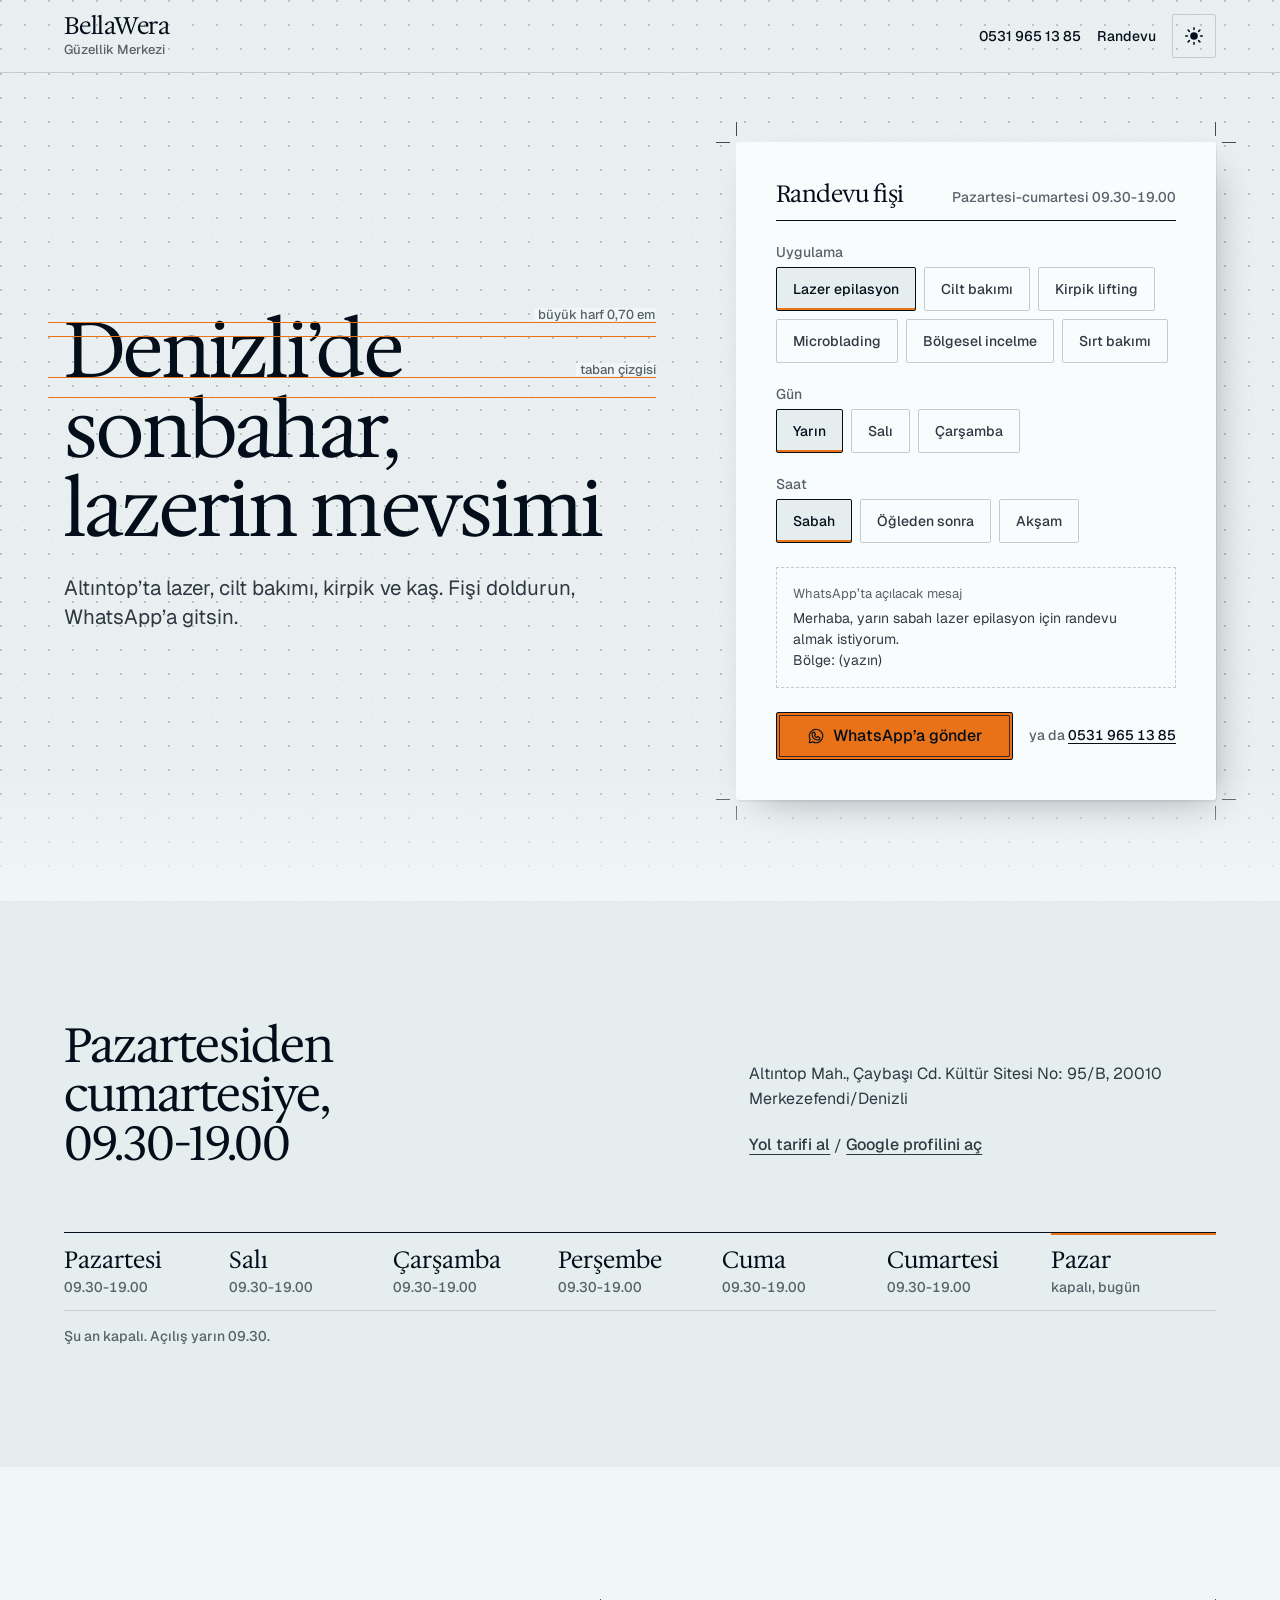
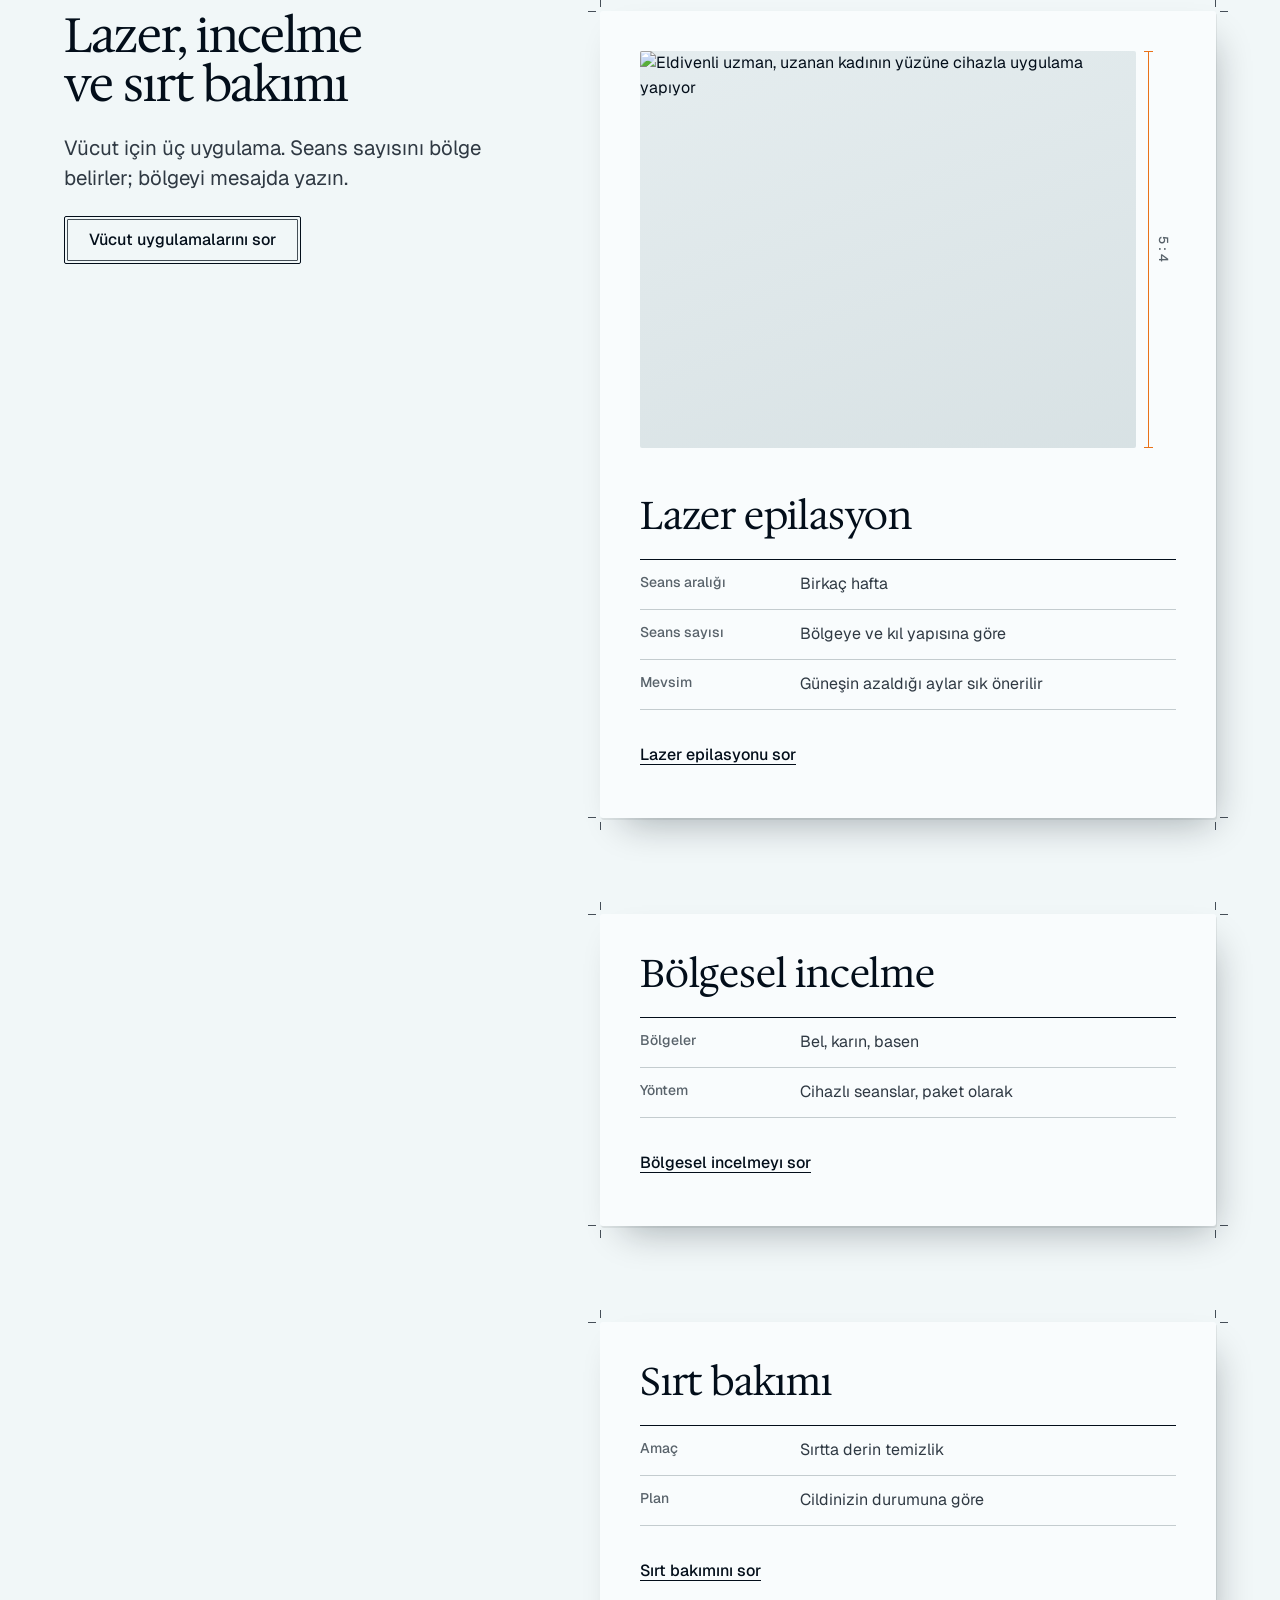
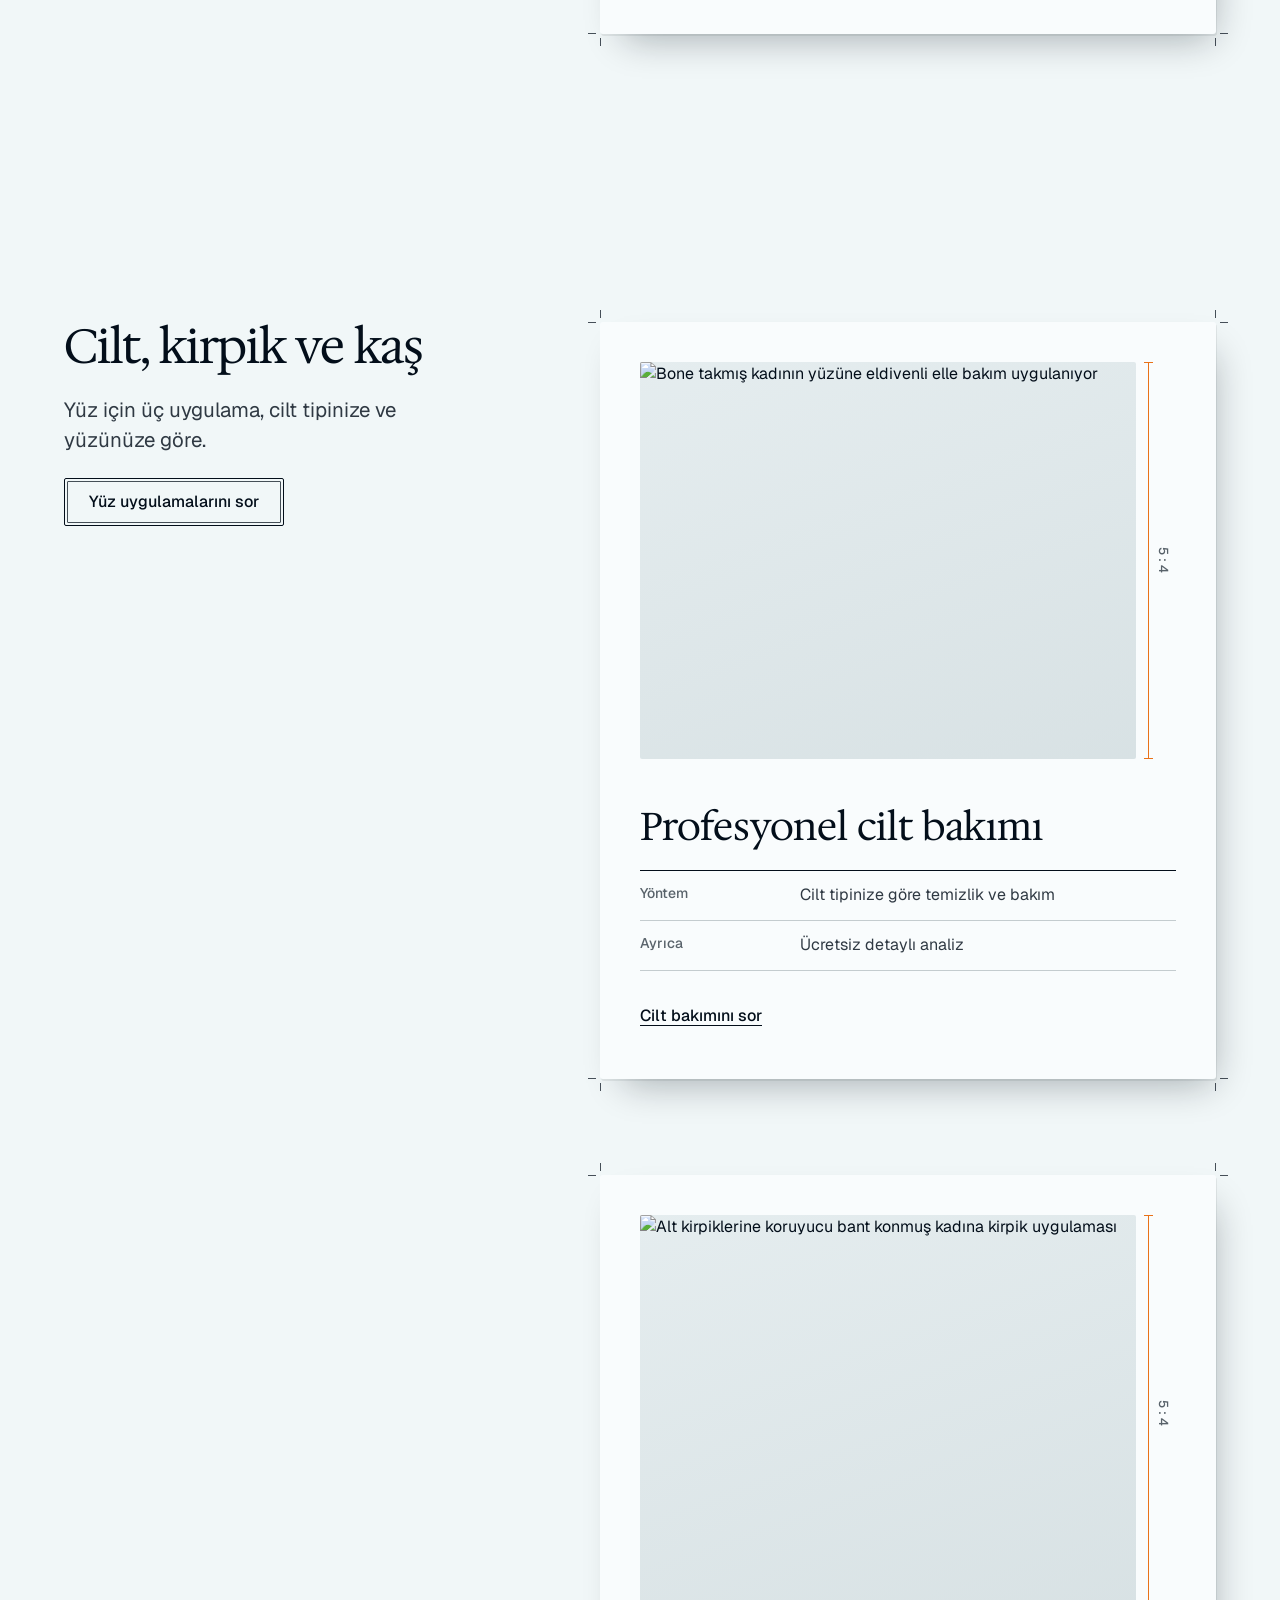
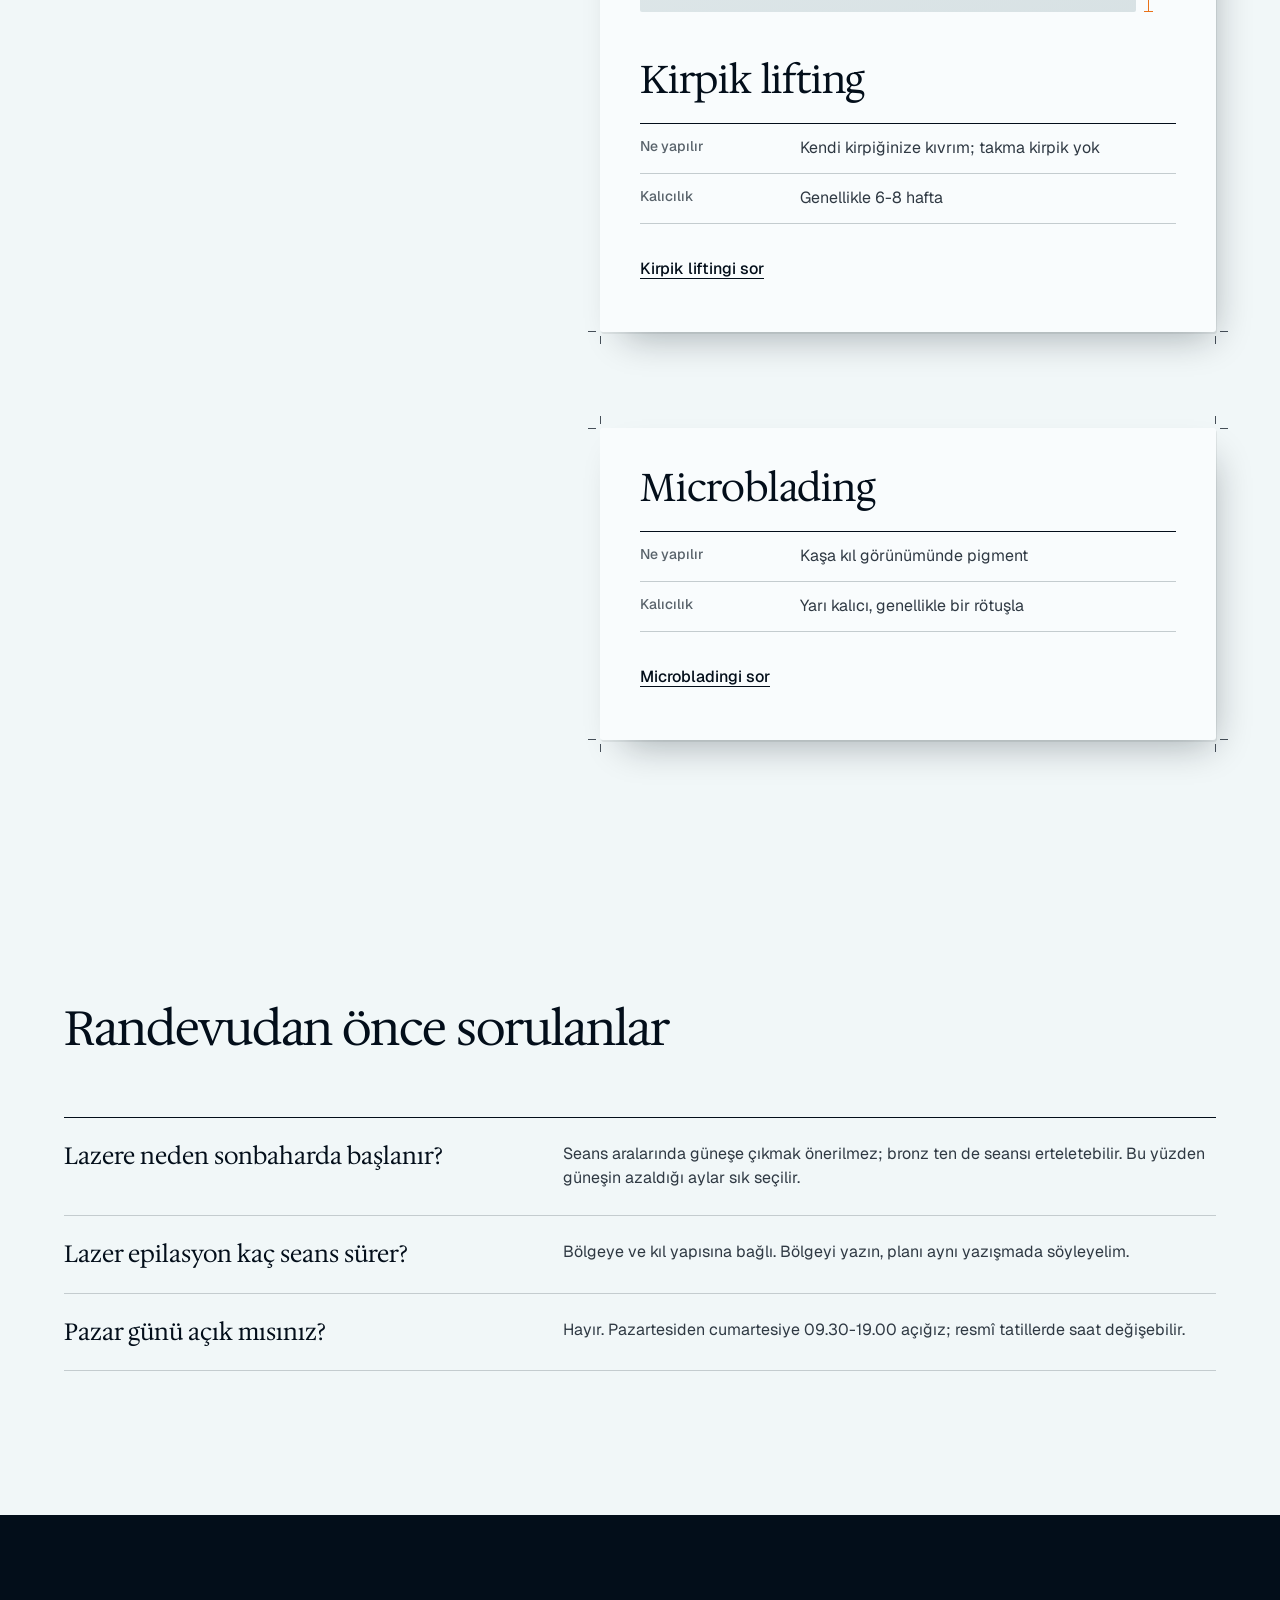
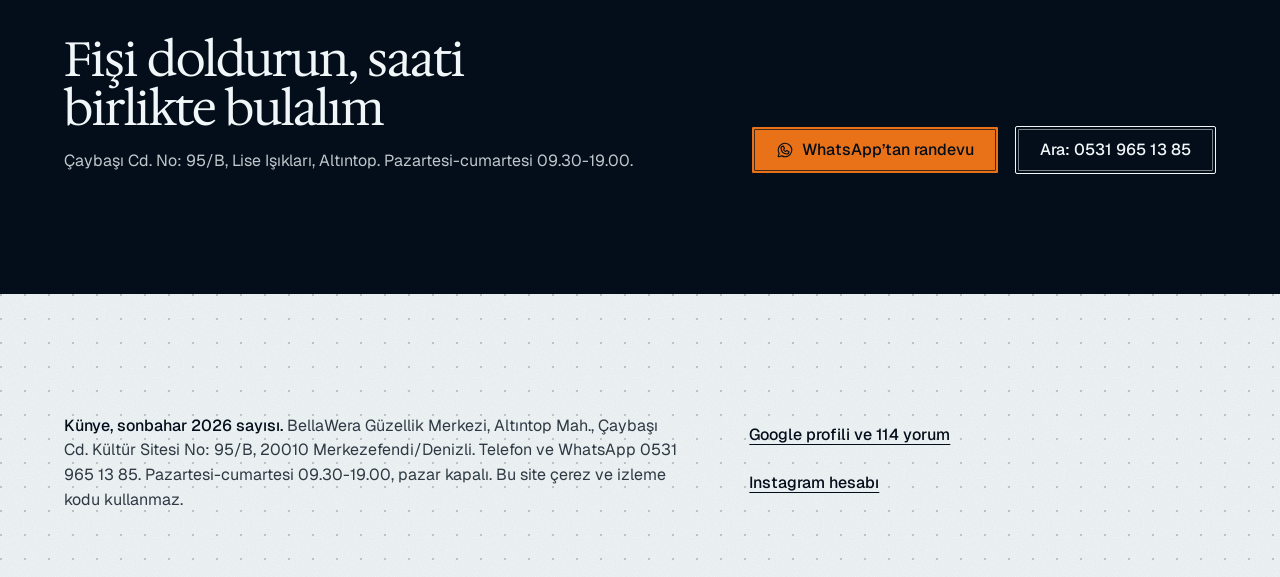
==== yonler/dergi-2/index.html @ 00ae4283 "On tasarım: Kart, Prova, Harita, Şeker, Dergi, Dergi 2, Dergi 3 eklendi; vitrin on tasarımlı Co-Auth" ====
<!doctype html>
<html lang="tr">
<head>
<meta charset="utf-8">
<meta name="viewport" content="width=device-width, initial-scale=1">
<script>try { const t = localStorage.getItem("bellawera-tema"); if (t) document.documentElement.dataset.theme = t; } catch (e) {} document.documentElement.classList.add("js");</script>
<title>Lazer Epilasyon ve Cilt Bakımı, Denizli | BellaWera Güzellik</title>
<meta name="description" content="Altıntop’ta lazer epilasyon, cilt bakımı, bölgesel incelme, kirpik lifting ve microblading. Pazartesi-cumartesi 09.30-19.00, randevu WhatsApp’tan.">
<meta name="robots" content="noindex">
<meta property="og:type" content="website">
<meta property="og:locale" content="tr_TR">
<meta property="og:site_name" content="BellaWera Güzellik Merkezi">
<meta property="og:title" content="Denizli’de lazer epilasyon ve cilt bakımı">
<meta property="og:description" content="Altıntop, Çaybaşı Cd. No: 95/B. Pazartesi-cumartesi 09.30-19.00; randevu WhatsApp’tan.">
<meta property="og:url" content="https://anbarci.github.io/bellawera-guzellik-demo/yonler/dergi-2/">
<meta property="og:image" content="https://images.unsplash.com/photo-1713085085470-fba013d67e65?auto=format&amp;fit=crop&amp;q=72&amp;w=1200&amp;h=630">
<meta name="theme-color" content="#F3F6F8">
<link rel="icon" href="data:image/svg+xml,%3Csvg xmlns='http://www.w3.org/2000/svg' viewBox='0 0 32 32'%3E%3Crect width='32' height='32' rx='3' fill='%23F3F6F8'/%3E%3Cpath d='M4 9h4M9 4v4M28 9h-4M23 4v4M4 23h4M9 28v-4M28 23h-4M23 28v-4' stroke='%23151B2A'/%3E%3Ctext x='16' y='21' font-family='Georgia,serif' font-size='15' text-anchor='middle' fill='%23151B2A'%3EB%3C/text%3E%3C/svg%3E">
<link rel="preconnect" href="https://fonts.googleapis.com">
<link rel="preconnect" href="https://fonts.gstatic.com" crossorigin>
<link rel="preconnect" href="https://images.unsplash.com">
<link rel="stylesheet" href="https://fonts.googleapis.com/css2?family=Hedvig+Letters+Serif:opsz@12..24&amp;family=Geist:wght@400;500&amp;display=swap">
<script type="application/ld+json">
{
 "@context": "https://schema.org",
 "@type": "BeautySalon",
 "@id": "https://anbarci.github.io/bellawera-guzellik-demo/#isletme",
 "name": "BellaWera Güzellik Merkezi",
 "url": "https://anbarci.github.io/bellawera-guzellik-demo/yonler/dergi-2/",
 "image": "https://images.unsplash.com/photo-1713085085470-fba013d67e65?auto=format&fit=crop&q=72&w=1200",
 "telephone": "+905319651385",
 "description": "Denizli Merkezefendi Altıntop’ta lazer epilasyon, cilt bakımı, bölgesel incelme, kirpik lifting, microblading ve sırt bakımı.",
 "address": {
  "@type": "PostalAddress",
  "streetAddress": "Altıntop Mah., Çaybaşı Cd. Kültür Sitesi No: 95/B",
  "postalCode": "20010",
  "addressLocality": "Merkezefendi",
  "addressRegion": "Denizli",
  "addressCountry": "TR"
 },
 "geo": {
  "@type": "GeoCoordinates",
  "latitude": 37.769426,
  "longitude": 29.083965
 },
 "hasMap": "https://maps.app.goo.gl/6mAASmAyEiJ1H7uDA",
 "sameAs": [
  "https://www.instagram.com/bellawera_guzellik_merkezi/",
  "https://maps.app.goo.gl/6mAASmAyEiJ1H7uDA"
 ],
 "areaServed": {
  "@type": "City",
  "name": "Denizli"
 },
 "openingHoursSpecification": [
  {
   "@type": "OpeningHoursSpecification",
   "dayOfWeek": [
    "Monday",
    "Tuesday",
    "Wednesday",
    "Thursday",
    "Friday",
    "Saturday"
   ],
   "opens": "09:30",
   "closes": "19:00"
  }
 ],
 "hasOfferCatalog": {
  "@type": "OfferCatalog",
  "name": "Hizmetler",
  "itemListElement": [
   {
    "@type": "Offer",
    "itemOffered": {
     "@type": "Service",
     "name": "Lazer epilasyon"
    }
   },
   {
    "@type": "Offer",
    "itemOffered": {
     "@type": "Service",
     "name": "Bölgesel incelme"
    }
   },
   {
    "@type": "Offer",
    "itemOffered": {
     "@type": "Service",
     "name": "Cilt bakımı"
    }
   },
   {
    "@type": "Offer",
    "itemOffered": {
     "@type": "Service",
     "name": "Kirpik lifting"
    }
   },
   {
    "@type": "Offer",
    "itemOffered": {
     "@type": "Service",
     "name": "Microblading"
    }
   },
   {
    "@type": "Offer",
    "itemOffered": {
     "@type": "Service",
     "name": "Sırt bakımı"
    }
   }
  ]
 }
}
</script>
<style>
/* Hallmark · shape: Feature Stack · genre: editorial · theme: Studio (deal 3/3, seed denizli-zellik-merkezi-sitesi-3d22·92dbffa0·2026-10-26·r0) · job: book · draw: 60e850
 * hero: Counter · nav: edge-aligned · footer: colophon block (swap: index columns is for a hub, this is one page) · imagery: photographs (stand-ins until the centre's own) · signature: the booking slip printed as a crop-marked proof, beside a headline measured by live orange guides at the face's real cap height, x-height, baseline and descender
 * axes: light/roman-serif/warm · posture: restrained · contrast: pass · fold: pass · v2.0.0 · swaps: menu Switcher → two stacked chapters, every service visible (GEO: no tab-hidden answers); next free times → questions (no availability data) */
/* Hallmark · pre-emit critique: P4 H4 E4 S4 R4 V5 · weakest: P, a beauty page argues little; the argument is the season: laser starts as the sun drops, so the issue is dated autumn and the slip opens on lazer */
@import url("./tokens.css");
@import url("./base.css");

:root {
  --grain: url("data:image/svg+xml;utf8,<svg xmlns='http://www.w3.org/2000/svg' width='160' height='160'><filter id='g'><feTurbulence type='fractalNoise' baseFrequency='.9' numOctaves='2' stitchTiles='stitch'/><feColorMatrix values='0 0 0 0 0 0 0 0 0 0 0 0 0 0 0 0 0 0 .06 0'/></filter><rect width='100%25' height='100%25' filter='url(%23g)'/></svg>");
  --nav-h: 72px;
}
:root[data-theme="dark"] {
  color-scheme: dark;
  --color-paper: oklch(19% 0.022 250); --color-paper-2: oklch(23% 0.024 250); --color-paper-3: oklch(27% 0.026 250); --color-paper-hi: oklch(22% 0.024 250);
  --color-ink: oklch(95% 0.006 215); --color-ink-2: oklch(86% 0.01 220); --color-muted: oklch(74% 0.014 230);
  --color-rule: oklch(34% 0.02 245); --color-focus: oklch(76% 0.15 52);
  --color-dot: color-mix(in oklab, var(--color-ink) 16%, transparent); --color-mark: color-mix(in oklab, var(--color-ink) 60%, transparent);
  --shadow-sheet: 0 0 0 1px var(--color-rule);
}
@media (prefers-color-scheme: dark) {
  :root:not([data-theme="light"]) {
    color-scheme: dark;
    --color-paper: oklch(19% 0.022 250); --color-paper-2: oklch(23% 0.024 250); --color-paper-3: oklch(27% 0.026 250); --color-paper-hi: oklch(22% 0.024 250);
    --color-ink: oklch(95% 0.006 215); --color-ink-2: oklch(86% 0.01 220); --color-muted: oklch(74% 0.014 230);
    --color-rule: oklch(34% 0.02 245); --color-focus: oklch(76% 0.15 52);
    --color-dot: color-mix(in oklab, var(--color-ink) 16%, transparent); --color-mark: color-mix(in oklab, var(--color-ink) 60%, transparent);
    --shadow-sheet: 0 0 0 1px var(--color-rule);
  }
}
html, body { overflow-x: clip; }
body { padding-bottom: calc(68px + env(safe-area-inset-bottom)); }
@media (min-width: 60rem) { body { padding-bottom: 0; } }
h1, h2, h3 { font-family: var(--font-display); font-weight: var(--display-weight); letter-spacing: var(--tracking-display); color: var(--color-ink); font-optical-sizing: auto; line-height: 1.02; }
h3 { letter-spacing: -0.005em; }
p, dd, li { text-wrap: pretty; }
a { color: inherit; text-decoration-thickness: 1px; text-underline-offset: 0.22em; transition: text-decoration-color var(--dur-short) var(--ease-out); }
a:hover { text-decoration-color: var(--color-accent); }
:focus-visible { outline: 2px solid var(--color-focus); outline-offset: 3px; }
.small { font: 500 var(--text-sm)/1.4 var(--font-body); color: var(--color-muted); font-variant-numeric: tabular-nums; }
svg.i { width: 1.125rem; height: 1.125rem; flex: none; }

.proof { background-color: var(--color-paper); background-image: var(--grain), radial-gradient(circle at 1px 1px, var(--color-dot) 1px, transparent 1.4px); background-size: 160px 160px, 24px 24px; }
.crop { position: relative; --l: 8px; --o: 12px; }
.crop::before { content: ""; position: absolute; inset: calc(-1 * var(--o)); pointer-events: none;
  background:
    linear-gradient(var(--color-mark), var(--color-mark)) 0 var(--o) / var(--l) 1px no-repeat,
    linear-gradient(var(--color-mark), var(--color-mark)) var(--o) 0 / 1px var(--l) no-repeat,
    linear-gradient(var(--color-mark), var(--color-mark)) 100% var(--o) / var(--l) 1px no-repeat,
    linear-gradient(var(--color-mark), var(--color-mark)) calc(100% - var(--o)) 0 / 1px var(--l) no-repeat,
    linear-gradient(var(--color-mark), var(--color-mark)) 0 calc(100% - var(--o)) / var(--l) 1px no-repeat,
    linear-gradient(var(--color-mark), var(--color-mark)) var(--o) 100% / 1px var(--l) no-repeat,
    linear-gradient(var(--color-mark), var(--color-mark)) 100% calc(100% - var(--o)) / var(--l) 1px no-repeat,
    linear-gradient(var(--color-mark), var(--color-mark)) calc(100% - var(--o)) 100% / 1px var(--l) no-repeat; }
.crop--genis { --l: 14px; --o: 20px; }

.btn { position: relative; display: inline-flex; align-items: center; justify-content: center; gap: var(--space-xs); min-height: 48px; padding: 0 var(--space-lg); border: var(--rule-hair) solid var(--color-ink); border-radius: 2px; background: transparent; color: var(--color-ink); font: 500 var(--text-md)/1 var(--font-body); text-decoration: none; white-space: nowrap; cursor: pointer; transition: background-color var(--dur-short) var(--ease-out), transform var(--dur-micro) var(--ease-out); }
.btn::after { content: ""; position: absolute; inset: 2px; border: var(--rule-hair) solid var(--color-mark); border-radius: 1px; pointer-events: none; }
.btn:hover { background: var(--color-paper-2); }
.btn:active { transform: translateY(1px); }
.btn:disabled, .btn[aria-disabled="true"] { opacity: 0.55; cursor: not-allowed; transform: none; }
.btn--primary { background: var(--color-accent); color: var(--color-accent-ink); border-color: var(--color-accent-ink); }
.btn--primary:hover { background: color-mix(in oklab, var(--color-accent) 86%, var(--color-paper-hi)); }

.nav { border-bottom: var(--rule-hair) solid var(--color-rule); }
.nav .container { display: flex; align-items: center; justify-content: space-between; gap: var(--space-md); min-height: var(--nav-h); }
.marka { display: inline-flex; flex-direction: column; justify-content: center; min-height: 44px; text-decoration: none; font: 400 1.5rem/1 var(--font-display); letter-spacing: -0.01em; }
.marka span { font: 500 var(--text-xs)/1.3 var(--font-body); color: var(--color-muted); letter-spacing: 0; margin-top: var(--space-2xs); }
.nav-sag { display: flex; align-items: center; gap: var(--space-md); }
.nav-sag a { font: 500 var(--text-sm)/1 var(--font-body); display: inline-flex; align-items: center; min-height: 44px; text-decoration: none; }
.nav-sag a:hover { text-decoration: underline; text-decoration-color: var(--color-accent); }
.tema-simge { display: inline-grid; place-items: center; width: 44px; height: 44px; padding: 0; border: var(--rule-hair) solid var(--color-rule); border-radius: 2px; background: transparent; color: var(--color-ink); cursor: pointer; }
.tema-simge[hidden] { display: none; }
@media (max-width: 40rem) { .nav-tel { display: none !important; } }

.counter { padding-block: var(--space-2xl) var(--space-3xl); min-height: calc(100svh - var(--nav-h)); display: grid; align-items: center; -webkit-mask-image: linear-gradient(to bottom, black 85%, transparent); mask-image: linear-gradient(to bottom, black 85%, transparent); }
.counter-ic { display: grid; grid-template-columns: minmax(0, 6fr) minmax(0, 5fr); gap: var(--space-3xl); align-items: center; }
.bas { display: grid; gap: var(--space-lg); align-content: center; }
.olcu { position: relative; }
.olcu h1 { font-size: clamp(2.75rem, 2rem + 3.6vw, 5.5rem); max-width: 12ch; }
.kilavuz { position: absolute; left: calc(-1 * var(--space-md)); right: calc(-1 * var(--space-md)); height: 0; border-top: var(--rule-hair) solid var(--color-accent); pointer-events: none; transform-origin: left; }
.kilavuz span { position: absolute; right: 0; bottom: 2px; font: 500 var(--text-xs)/1 var(--font-body); color: var(--color-muted); font-variant-numeric: tabular-nums; background: var(--color-paper); padding-left: var(--space-2xs); }
@media (prefers-reduced-motion: no-preference) { .kilavuz { animation: ciz 0.7s var(--ease-out) both; } .kilavuz:nth-child(3) { animation-delay: 60ms; } .kilavuz:nth-child(4) { animation-delay: 120ms; } .kilavuz:nth-child(5) { animation-delay: 180ms; } @keyframes ciz { from { transform: scaleX(0); } } }
.bas .lead { color: var(--color-ink-2); max-width: 38ch; }
.kilavuz.ikincil span { display: none; }
@media (max-width: 40rem) { .kilavuz { left: 0; right: 0; } .kilavuz span { display: none; } }
.sayi { font: 500 var(--text-sm)/1.4 var(--font-body); color: var(--color-muted); }

.fis { background: var(--color-paper-hi); box-shadow: var(--shadow-sheet); padding: var(--space-xl); display: grid; gap: var(--space-lg); border-radius: var(--radius-card); }
.fis-ust { display: flex; flex-wrap: wrap; justify-content: space-between; align-items: baseline; gap: var(--space-md); padding-bottom: var(--space-sm); border-bottom: var(--rule-hair) solid var(--color-ink); }
.fis-ust h2 { font-size: var(--text-title); }
.fis-ust .small { white-space: nowrap; }
fieldset { border: 0; margin: 0; padding: 0; min-width: 0; display: grid; gap: var(--space-xs); }
legend { padding: 0; margin-bottom: var(--space-xs); font: 500 var(--text-sm)/1 var(--font-body); color: var(--color-muted); }
.secim { display: flex; flex-wrap: wrap; gap: var(--space-xs); }
.secim label { position: relative; display: inline-flex; align-items: center; min-height: 44px; padding: 0 var(--space-md); border: var(--rule-hair) solid var(--color-rule); border-radius: 2px; cursor: pointer; font: 500 var(--text-sm)/1 var(--font-body); color: var(--color-ink-2); transition: border-color var(--dur-short) var(--ease-out), background-color var(--dur-short) var(--ease-out); }
.secim input { position: absolute; opacity: 0; width: 1px; height: 1px; }
.secim label:has(input:checked) { border-color: var(--color-ink); color: var(--color-ink); background: var(--color-paper-2); box-shadow: inset 0 -2px 0 var(--color-accent); }
.secim label:has(input:focus-visible) { outline: 2px solid var(--color-focus); outline-offset: 2px; }
.secim label:hover { border-color: var(--color-ink-2); }
.mesaj { margin: 0; padding: var(--space-md); border: var(--rule-hair) dashed var(--color-rule); font: 400 var(--text-sm)/1.5 var(--font-body); color: var(--color-ink-2); white-space: pre-line; }
.mesaj small { display: block; font-size: var(--text-xs); color: var(--color-muted); margin-bottom: var(--space-2xs); }
.fis-alt { display: flex; flex-wrap: wrap; align-items: center; gap: var(--space-md); }
.fis-alt .btn--primary { flex: 1 1 auto; }
.fis-alt .small a { color: var(--color-ink); font-weight: 500; white-space: nowrap; display: inline-flex; align-items: center; min-height: 44px; }
@media (max-width: 60rem) { .counter { min-height: 0; } .counter-ic { grid-template-columns: minmax(0, 1fr); gap: var(--space-2xl); } .fis { padding: var(--space-lg); } }

.bolum { padding-block: var(--section-gap); }
.set { margin: 0; border-top: var(--rule-hair) solid var(--color-ink); }
.set > div { display: grid; grid-template-columns: minmax(0, 9rem) minmax(0, 1fr); gap: var(--space-md); padding-block: var(--space-sm); border-bottom: var(--rule-hair) solid var(--color-rule); }
.set dt { font: 500 var(--text-sm)/1.45 var(--font-body); color: var(--color-muted); }
.set dd { margin: 0; color: var(--color-ink-2); }

.saatler-bolum { padding-block: var(--section-gap-s); background: var(--color-paper-2); }
.saatler-ust { display: grid; grid-template-columns: minmax(0, 7fr) minmax(0, 5fr); gap: var(--gap-columns); align-items: end; margin-bottom: var(--space-2xl); }
.saatler-ust h2 { max-width: 16ch; }
.saatler-ust address { font-style: normal; color: var(--color-ink-2); display: grid; gap: var(--space-sm); }
.saatler-ust address a { font-weight: 500; display: inline-flex; align-items: center; min-height: 44px; }
.serit { list-style: none; margin: 0; padding: 0; display: grid; grid-template-columns: repeat(7, minmax(0, 1fr)); border-top: var(--rule-hair) solid var(--color-ink); }
.serit li { display: grid; gap: var(--space-xs); padding: var(--space-md) var(--space-sm) var(--space-md) 0; border-bottom: var(--rule-hair) solid var(--color-rule); }
.serit b { font: 400 var(--text-title)/1 var(--font-display); }
.serit span { font: 500 var(--text-sm)/1 var(--font-body); color: var(--color-muted); font-variant-numeric: tabular-nums; }
.serit li.bugun { box-shadow: inset 0 2px 0 var(--color-accent); }
.serit li.bugun span::after { content: ", bugün"; }
.durum { margin-top: var(--space-md); }
.durum[hidden] { display: none; }
@media (max-width: 60rem) { .saatler-ust { grid-template-columns: minmax(0, 1fr); } .serit { grid-template-columns: repeat(auto-fill, minmax(min(100%, 6rem), 1fr)); } }

.yigin { display: grid; grid-template-columns: minmax(0, 5fr) minmax(0, 7fr); gap: var(--space-3xl); align-items: start; }
.yapiskan { position: sticky; top: var(--space-2xl); display: grid; gap: var(--space-lg); }
.yapiskan .lead { color: var(--color-ink-2); }
.yapiskan .btn { justify-self: start; }
.sayfalar { display: grid; gap: var(--space-3xl); }
.sayfa { background: var(--color-paper-hi); box-shadow: var(--shadow-sheet); border-radius: var(--radius-card); padding: var(--space-xl); display: grid; gap: var(--space-lg); }
.sayfa figure { margin: 0; display: grid; grid-template-columns: minmax(0, 1fr) auto; gap: var(--space-sm); align-items: stretch; }
.sayfa figure .foto { aspect-ratio: 5 / 4; border-radius: 2px; }
.oran { position: relative; width: 28px; border-left: var(--rule-hair) solid var(--color-accent); }
.oran::before, .oran::after { content: ""; position: absolute; left: -5px; width: 9px; border-top: var(--rule-hair) solid var(--color-accent); }
.oran::before { top: 0; } .oran::after { bottom: 0; }
.oran span { position: absolute; top: 50%; left: var(--space-xs); transform: translateY(-50%); font: 500 var(--text-xs)/1 var(--font-body); color: var(--color-muted); writing-mode: vertical-rl; font-variant-numeric: tabular-nums; }
.sayfa figure + h3 { margin-top: var(--space-lg); }
.sayfa h3 { font-size: clamp(1.75rem, 1.3rem + 1.4vw, 2.5rem); }
.sayfa .sor { justify-self: start; font-weight: 500; display: inline-flex; align-items: center; gap: var(--space-xs); min-height: 44px; }
@media (max-width: 60rem) { .yigin { grid-template-columns: minmax(0, 1fr); gap: var(--space-2xl); } .yapiskan { position: static; } .sayfa { padding: var(--space-lg); } .sayfalar { gap: var(--space-2xl); } }

.sorular-bolum { padding-block: var(--section-gap-s) var(--section-gap); }
.sorular-bolum h2 { margin-bottom: var(--space-2xl); }
.sorular > div { grid-template-columns: minmax(0, 5fr) minmax(0, 7fr); gap: var(--gap-columns); padding-block: var(--space-lg); }
.sorular dt { font: 400 var(--text-title)/1.2 var(--font-display); color: var(--color-ink); }
.sorular dd { max-width: 60ch; }
@media (max-width: 60rem) { .sorular > div { grid-template-columns: minmax(0, 1fr); } }

.kapanis { background: var(--color-ink); color: var(--color-paper); padding-block: var(--section-gap-s); }
.kapanis h2 { color: var(--color-paper); max-width: 18ch; }
.kapanis-ic { display: grid; grid-template-columns: minmax(0, 7fr) minmax(0, 5fr); gap: var(--gap-columns); align-items: end; }
.kapanis p { color: color-mix(in oklab, var(--color-paper) 82%, var(--color-ink)); margin-top: var(--space-md); }
.kapanis .eylem { display: flex; flex-wrap: wrap; gap: var(--space-md); justify-content: flex-end; }
.kapanis .btn:not(.btn--primary) { color: var(--color-paper); border-color: var(--color-paper); }
.kapanis .btn:not(.btn--primary)::after { border-color: color-mix(in oklab, var(--color-paper) 50%, transparent); }
.kapanis .btn:not(.btn--primary):hover { background: color-mix(in oklab, var(--color-paper) 12%, var(--color-ink)); }
.kapanis :focus-visible { outline-color: var(--color-accent); }
@media (max-width: 60rem) { .kapanis-ic { grid-template-columns: minmax(0, 1fr); } .kapanis .eylem { justify-content: flex-start; } }

.kunye { padding-block: var(--section-gap-s) var(--space-2xl); }
.kunye-ic { display: grid; grid-template-columns: minmax(0, 7fr) minmax(0, 5fr); gap: var(--gap-columns); }
.kunye p { color: var(--color-ink-2); max-width: 60ch; }
.kunye p b { color: var(--color-ink); font-weight: 500; }
.kunye ul { list-style: none; margin: 0; padding: 0; display: grid; gap: var(--space-2xs); align-content: start; }
.kunye ul a { display: inline-flex; align-items: center; min-height: 44px; font-weight: 500; }
@media (max-width: 60rem) { .kunye-ic { grid-template-columns: minmax(0, 1fr); } }

.cubuk { position: fixed; inset: auto 0 0 0; z-index: var(--z-sticky); display: flex; gap: var(--space-xs); padding: var(--space-xs) var(--space-md) calc(var(--space-xs) + env(safe-area-inset-bottom)); background: var(--color-paper); border-top: var(--rule-hair) solid var(--color-ink); transition: transform var(--dur-short) var(--ease-out); }
.cubuk .btn { flex: 1; }
.cubuk .btn:last-child { flex: none; }
.cubuk.gizle { transform: translateY(110%); }
@media (min-width: 60rem) { .cubuk { display: none; } }
</style>
</head>
<body>
<svg width="0" height="0" style="position:absolute" aria-hidden="true">
  <symbol id="i-wa" viewBox="0 0 256 256"><path fill="currentColor" d="M187.58,144.84l-32-16a8,8,0,0,0-8,.5l-14.69,9.8a40.55,40.55,0,0,1-16-16l9.8-14.69a8,8,0,0,0,.5-8l-16-32A8,8,0,0,0,104,64a40,40,0,0,0-40,40,88.1,88.1,0,0,0,88,88,40,40,0,0,0,40-40A8,8,0,0,0,187.58,144.84ZM152,176a72.08,72.08,0,0,1-72-72A24,24,0,0,1,99.29,80.46l11.48,23L101,118a8,8,0,0,0-.73,7.51,56.47,56.47,0,0,0,30.15,30.15A8,8,0,0,0,138,155l14.61-9.74,23,11.48A24,24,0,0,1,152,176ZM128,24A104,104,0,0,0,36.18,176.88L24.83,210.93a16,16,0,0,0,20.24,20.24l34.05-11.35A104,104,0,1,0,128,24Zm0,192a87.87,87.87,0,0,1-44.06-11.81,8,8,0,0,0-6.54-.67L40,216,52.47,178.6a8,8,0,0,0-.66-6.54A88,88,0,1,1,128,216Z"/></symbol>
</svg>
<header class="nav proof">
  <div class="container">
    <a class="marka logo-ad" href="./" aria-label="BellaWera, sayfanın başı">BellaWera<span>Güzellik Merkezi</span></a>
    <div class="nav-sag">
      <a class="nav-tel" href="tel:+905319651385">0531 965 13 85</a>
      <a href="#fis">Randevu</a>
      <button class="tema-simge" type="button" data-tema-dugme aria-label="Koyu temaya geç" hidden></button>
    </div>
  </div>
</header>

<main>
  <section class="counter proof" aria-labelledby="baslik">
    <div class="container counter-ic">
      <div class="bas">
        <div class="olcu" data-olcu><h1 id="baslik">Denizli’de sonbahar, lazerin mevsimi</h1></div>
        <p class="lead">Altıntop’ta lazer, cilt bakımı, kirpik ve kaş. Fişi doldurun, WhatsApp’a gitsin.</p>
      </div>
      <form class="fis crop crop--genis" id="fis" aria-labelledby="fis-baslik" data-fis data-cubuk-gizle>
        <div class="fis-ust"><h2 id="fis-baslik">Randevu fişi</h2><span class="small">Pazartesi-cumartesi 09.30-19.00</span></div>
        <fieldset><legend>Uygulama</legend>
          <div class="secim">
            <label><input type="radio" name="hizmet" value="lazer epilasyon" checked>Lazer epilasyon</label>
            <label><input type="radio" name="hizmet" value="cilt bakımı">Cilt bakımı</label>
            <label><input type="radio" name="hizmet" value="kirpik lifting">Kirpik lifting</label>
            <label><input type="radio" name="hizmet" value="microblading">Microblading</label>
            <label><input type="radio" name="hizmet" value="bölgesel incelme">Bölgesel incelme</label>
            <label><input type="radio" name="hizmet" value="sırt bakımı">Sırt bakımı</label>
          </div>
        </fieldset>
        <fieldset><legend>Gün</legend>
          <div class="secim" data-gunler>
            <label><input type="radio" name="gun" value="bugün" checked>Bugün</label>
            <label><input type="radio" name="gun" value="yarın">Yarın</label>
            <label><input type="radio" name="gun" value="bu hafta">Bu hafta</label>
          </div>
        </fieldset>
        <fieldset><legend>Saat</legend>
          <div class="secim">
            <label><input type="radio" name="saat" value="sabah" checked>Sabah</label>
            <label><input type="radio" name="saat" value="öğleden sonra">Öğleden sonra</label>
            <label><input type="radio" name="saat" value="akşam">Akşam</label>
          </div>
        </fieldset>
        <p class="mesaj"><small>WhatsApp’ta açılacak mesaj</small><output data-mesaj>Merhaba, bugün sabah lazer epilasyon için randevu almak istiyorum.</output></p>
        <div class="fis-alt">
          <a class="btn btn--primary" data-gonder href="https://wa.me/905319651385?text=Merhaba%2C%20bug%C3%BCn%20sabah%20lazer%20epilasyon%20i%C3%A7in%20randevu%20almak%20istiyorum."><svg class="i" aria-hidden="true"><use href="#i-wa"/></svg>WhatsApp’a gönder</a>
          <p class="small">ya da <a href="tel:+905319651385">0531 965 13 85</a></p>
        </div>
      </form>
    </div>
  </section>

  <section class="saatler-bolum" id="saatler" aria-labelledby="saatler-baslik">
    <div class="container">
      <div class="saatler-ust">
        <h2 id="saatler-baslik">Pazartesiden cumartesiye, 09.30-19.00</h2>
        <address>Altıntop Mah., Çaybaşı Cd. Kültür Sitesi No: 95/B, 20010 Merkezefendi/Denizli
          <span><a href="https://www.google.com/maps/dir/?api=1&amp;destination=37.769426,29.083965">Yol tarifi al</a> <span aria-hidden="true">/</span> <a href="https://maps.app.goo.gl/6mAASmAyEiJ1H7uDA">Google profilini aç</a></span>
        </address>
      </div>
      <ol class="serit" aria-label="Çalışma saatleri">
        <li data-gun-no="1"><b>Pazartesi</b><span>09.30-19.00</span></li>
        <li data-gun-no="2"><b>Salı</b><span>09.30-19.00</span></li>
        <li data-gun-no="3"><b>Çarşamba</b><span>09.30-19.00</span></li>
        <li data-gun-no="4"><b>Perşembe</b><span>09.30-19.00</span></li>
        <li data-gun-no="5"><b>Cuma</b><span>09.30-19.00</span></li>
        <li data-gun-no="6"><b>Cumartesi</b><span>09.30-19.00</span></li>
        <li data-gun-no="0"><b>Pazar</b><span>kapalı</span></li>
      </ol>
      <p class="small durum" data-durum hidden></p>
    </div>
  </section>

  <section class="bolum" id="vucut" aria-labelledby="vucut-baslik">
    <div class="container yigin">
      <div><div class="yapiskan">
        <h2 id="vucut-baslik">Lazer, incelme ve sırt bakımı</h2>
        <p class="lead">Vücut için üç uygulama. Seans sayısını bölge belirler; bölgeyi mesajda yazın.</p>
        <a class="btn" href="https://wa.me/905319651385?text=Merhaba%2C%20v%C3%BCcut%20uygulamalar%C4%B1%20hakk%C4%B1nda%20bilgi%20almak%20istiyorum.%20B%C3%B6lge%3A%20">Vücut uygulamalarını sor</a>
      </div></div>
      <div class="sayfalar">
        <article class="sayfa crop" aria-labelledby="s-lazer">
          <figure><div class="foto" data-slot="lazer" data-alt="Merkezde lazer epilasyon uygulaması"><img src="https://images.unsplash.com/photo-1713085085470-fba013d67e65?auto=format&amp;fit=crop&amp;w=1000&amp;h=800&amp;q=72" width="1000" height="800" alt="Eldivenli uzman, uzanan kadının yüzüne cihazla uygulama yapıyor" loading="lazy"></div><div class="oran" aria-hidden="true"><span>5 : 4</span></div></figure>
          <h3 id="s-lazer">Lazer epilasyon</h3>
          <dl class="set"><div><dt>Seans aralığı</dt><dd>Birkaç hafta</dd></div><div><dt>Seans sayısı</dt><dd>Bölgeye ve kıl yapısına göre</dd></div><div><dt>Mevsim</dt><dd>Güneşin azaldığı aylar sık önerilir</dd></div></dl>
          <a class="sor" href="https://wa.me/905319651385?text=Merhaba%2C%20lazer%20epilasyon%20hakk%C4%B1nda%20bilgi%20almak%20istiyorum.%20B%C3%B6lge%3A%20">Lazer epilasyonu sor</a>
        </article>
        <article class="sayfa crop" aria-labelledby="s-zayif">
          <h3 id="s-zayif">Bölgesel incelme</h3>
          <dl class="set"><div><dt>Bölgeler</dt><dd>Bel, karın, basen</dd></div><div><dt>Yöntem</dt><dd>Cihazlı seanslar, paket olarak</dd></div></dl>
          <a class="sor" href="https://wa.me/905319651385?text=Merhaba%2C%20b%C3%B6lgesel%20incelme%20hakk%C4%B1nda%20bilgi%20almak%20istiyorum.%20B%C3%B6lge%3A%20">Bölgesel incelmeyı sor</a>
        </article>
        <article class="sayfa crop" aria-labelledby="s-catlak">
          <h3 id="s-catlak">Sırt bakımı</h3>
          <dl class="set"><div><dt>Amaç</dt><dd>Sırtta derin temizlik</dd></div><div><dt>Plan</dt><dd>Cildinizin durumuna göre</dd></div></dl>
          <a class="sor" href="https://wa.me/905319651385?text=Merhaba%2C%20s%C4%B1rt%20bak%C4%B1m%C4%B1%20hakk%C4%B1nda%20bilgi%20almak%20istiyorum.">Sırt bakımını sor</a>
        </article>
      </div>
    </div>
  </section>

  <section class="bolum" id="yuz" aria-labelledby="yuz-baslik">
    <div class="container yigin">
      <div><div class="yapiskan">
        <h2 id="yuz-baslik">Cilt, kirpik ve kaş</h2>
        <p class="lead">Yüz için üç uygulama, cilt tipinize ve yüzünüze göre.</p>
        <a class="btn" href="https://wa.me/905319651385?text=Merhaba%2C%20y%C3%BCz%20uygulamalar%C4%B1%20hakk%C4%B1nda%20bilgi%20almak%20istiyorum.">Yüz uygulamalarını sor</a>
      </div></div>
      <div class="sayfalar">
        <article class="sayfa crop" aria-labelledby="s-cilt">
          <figure><div class="foto" data-slot="cilt" data-alt="Merkezde cilt bakımı"><img src="https://images.unsplash.com/photo-1552693673-1bf958298935?auto=format&amp;fit=crop&amp;w=1000&amp;h=800&amp;q=72" width="1000" height="800" alt="Bone takmış kadının yüzüne eldivenli elle bakım uygulanıyor" loading="lazy"></div><div class="oran" aria-hidden="true"><span>5 : 4</span></div></figure>
          <h3 id="s-cilt">Profesyonel cilt bakımı</h3>
          <dl class="set"><div><dt>Yöntem</dt><dd>Cilt tipinize göre temizlik ve bakım</dd></div><div><dt>Ayrıca</dt><dd>Ücretsiz detaylı analiz</dd></div></dl>
          <a class="sor" href="https://wa.me/905319651385?text=Merhaba%2C%20cilt%20bak%C4%B1m%C4%B1%20i%C3%A7in%20randevu%20almak%20istiyorum.">Cilt bakımını sor</a>
        </article>
        <article class="sayfa crop" aria-labelledby="s-kirpik">
          <figure><div class="foto" data-slot="kirpik" data-alt="Merkezde kirpik lifting"><img src="https://images.unsplash.com/photo-1674049406467-824ea37c7184?auto=format&amp;fit=crop&amp;w=1000&amp;h=800&amp;q=72" width="1000" height="800" alt="Alt kirpiklerine koruyucu bant konmuş kadına kirpik uygulaması" loading="lazy"></div><div class="oran" aria-hidden="true"><span>5 : 4</span></div></figure>
          <h3 id="s-kirpik">Kirpik lifting</h3>
          <dl class="set"><div><dt>Ne yapılır</dt><dd>Kendi kirpiğinize kıvrım; takma kirpik yok</dd></div><div><dt>Kalıcılık</dt><dd>Genellikle 6-8 hafta</dd></div></dl>
          <a class="sor" href="https://wa.me/905319651385?text=Merhaba%2C%20kirpik%20lifting%20i%C3%A7in%20randevu%20almak%20istiyorum.">Kirpik liftingi sor</a>
        </article>
        <article class="sayfa crop" aria-labelledby="s-kas">
          <h3 id="s-kas">Microblading</h3>
          <dl class="set"><div><dt>Ne yapılır</dt><dd>Kaşa kıl görünümünde pigment</dd></div><div><dt>Kalıcılık</dt><dd>Yarı kalıcı, genellikle bir rötuşla</dd></div></dl>
          <a class="sor" href="https://wa.me/905319651385?text=Merhaba%2C%20microblading%20hakk%C4%B1nda%20bilgi%20almak%20istiyorum.">Microbladingi sor</a>
        </article>
      </div>
    </div>
  </section>

  <section class="sorular-bolum" id="sorular" aria-labelledby="sorular-baslik">
    <div class="container">
      <h2 id="sorular-baslik">Randevudan önce sorulanlar</h2>
      <dl class="set sorular">
        <div><dt>Lazere neden sonbaharda başlanır?</dt><dd>Seans aralarında güneşe çıkmak önerilmez; bronz ten de seansı erteletebilir. Bu yüzden güneşin azaldığı aylar sık seçilir.</dd></div>
        <div><dt>Lazer epilasyon kaç seans sürer?</dt><dd>Bölgeye ve kıl yapısına bağlı. Bölgeyi yazın, planı aynı yazışmada söyleyelim.</dd></div>
        <div><dt>Pazar günü açık mısınız?</dt><dd>Hayır. Pazartesiden cumartesiye 09.30-19.00 açığız; resmî tatillerde saat değişebilir.</dd></div>
      </dl>
    </div>
  </section>

  <section class="kapanis" aria-labelledby="kapanis-baslik" data-cubuk-gizle>
    <div class="container kapanis-ic">
      <div>
        <h2 id="kapanis-baslik">Fişi doldurun, saati birlikte bulalım</h2>
        <p>Çaybaşı Cd. No: 95/B, Lise Işıkları, Altıntop. Pazartesi-cumartesi 09.30-19.00.</p>
      </div>
      <div class="eylem">
        <a class="btn btn--primary" href="https://wa.me/905319651385?text=Merhaba%2C%20randevu%20almak%20istiyorum."><svg class="i" aria-hidden="true"><use href="#i-wa"/></svg>WhatsApp’tan randevu</a>
        <a class="btn" href="tel:+905319651385">Ara: 0531 965 13 85</a>
      </div>
    </div>
  </section>
</main>

<footer class="kunye proof" data-cubuk-gizle>
  <div class="container kunye-ic">
    <p><b>Künye, sonbahar 2026 sayısı.</b> BellaWera Güzellik Merkezi, Altıntop Mah., Çaybaşı Cd. Kültür Sitesi No: 95/B, 20010 Merkezefendi/Denizli. Telefon ve WhatsApp 0531 965 13 85. Pazartesi-cumartesi 09.30-19.00, pazar kapalı. Bu site çerez ve izleme kodu kullanmaz.</p>
    <ul>
      <li><a href="https://maps.app.goo.gl/6mAASmAyEiJ1H7uDA">Google profili ve 114 yorum</a></li>
      <li><a href="https://www.instagram.com/bellawera_guzellik_merkezi/">Instagram hesabı</a></li>
    </ul>
  </div>
</footer>

<nav class="cubuk" aria-label="Hızlı iletişim">
  <a class="btn btn--primary" href="#fis">Randevu fişi</a>
  <a class="btn" href="tel:+905319651385" aria-label="Telefonla ara: 0531 965 13 85">Ara</a>
</nav>
<script>
(() => {
  const NO = '905319651385';
  const GUN = ['pazar', 'pazartesi', 'salı', 'çarşamba', 'perşembe', 'cuma', 'cumartesi'];
  const p = Object.fromEntries(new Intl.DateTimeFormat('en-US', { timeZone: 'Europe/Istanbul', weekday: 'short', hour: '2-digit', hourCycle: 'h23' }).formatToParts(new Date()).map(x => [x.type, x.value]));
  const bugun = ['Sun', 'Mon', 'Tue', 'Wed', 'Thu', 'Fri', 'Sat'].indexOf(p.weekday), saat = +p.hour;
  const gunler = (g, s) => {
    const liste = [];
    for (let k = 0; liste.length < 3 && k < 8; k++) {
      const d = (g + k) % 7;
      if (d === 0 || (k === 0 && s >= 18)) continue;
      liste.push(k === 0 ? 'bugün' : k === 1 ? 'yarın' : GUN[d]);
    }
    return liste;
  };
  const mesaj = (h, g, s) => 'Merhaba, ' + g + ' ' + s + ' ' + h + ' için randevu almak istiyorum.' + (/lazer|incelme/.test(h) ? '\nBölge: ' : '');
  console.assert(gunler(0, 10).join() === 'yarın,salı,çarşamba');
  console.assert(gunler(6, 20).join() === 'pazartesi,salı,çarşamba');
  console.assert(mesaj('microblading', 'yarın', 'sabah') === 'Merhaba, yarın sabah microblading için randevu almak istiyorum.');

  const fis = document.querySelector('[data-fis]');
  if (fis && bugun > -1) {
    const kutu = fis.querySelector('[data-gunler]');
    kutu.innerHTML = gunler(bugun, saat).map((g, i) => `<label><input type="radio" name="gun" value="${g}"${i ? '' : ' checked'}>${g[0].toLocaleUpperCase('tr') + g.slice(1)}</label>`).join('');
    const yenile = () => {
      const v = n => fis.querySelector(`input[name="${n}"]:checked`).value;
      const m = mesaj(v('hizmet'), v('gun'), v('saat'));
      fis.querySelector('[data-mesaj]').textContent = m.replace('\nBölge: ', '\nBölge: (yazın)');
      fis.querySelector('[data-gonder]').href = 'https://wa.me/' + NO + '?text=' + encodeURIComponent(m);
    };
    fis.addEventListener('change', yenile);
    fis.addEventListener('submit', e => e.preventDefault());
    yenile();
    document.querySelectorAll('[data-gun-no="' + bugun + '"]').forEach(li => li.classList.add('bugun'));
  }

  const kap = document.querySelector('[data-olcu]');
  if (kap && document.fonts) {
    const h1 = kap.querySelector('h1');
    const ciz = () => {
      kap.querySelectorAll('.kilavuz').forEach(k => k.remove());
      const cs = getComputedStyle(h1), fs = parseFloat(cs.fontSize);
      const lh = cs.lineHeight === 'normal' ? fs * 1.2 : parseFloat(cs.lineHeight);
      const c = document.createElement('canvas').getContext('2d');
      c.font = `${cs.fontWeight} ${fs}px ${cs.fontFamily}`;
      const H = c.measureText('H'), x = c.measureText('x').actualBoundingBoxAscent, d = c.measureText('p').actualBoundingBoxDescent;
      const taban = (lh - (H.fontBoundingBoxAscent + H.fontBoundingBoxDescent)) / 2 + H.fontBoundingBoxAscent;
      const em = n => (n / fs).toFixed(2).replace('.', ',') + ' em';
      [['büyük harf ' + em(H.actualBoundingBoxAscent), taban - H.actualBoundingBoxAscent], ['x yüksekliği ' + em(x), taban - x], ['taban çizgisi', taban], ['inen ' + em(d), taban + d]]
        .forEach(([ad, y], i) => { const k = document.createElement('div'); k.className = i % 2 ? 'kilavuz ikincil' : 'kilavuz'; k.style.top = y + 'px'; k.setAttribute('aria-hidden', 'true'); k.innerHTML = '<span>' + ad + '</span>'; kap.appendChild(k); });
    };
    document.fonts.ready.then(ciz);
    let t; addEventListener('resize', () => { clearTimeout(t); t = setTimeout(ciz, 150); });
  }
})();
</script>
<script src="../esen-tabani.js" defer></script>
</body>
</html>
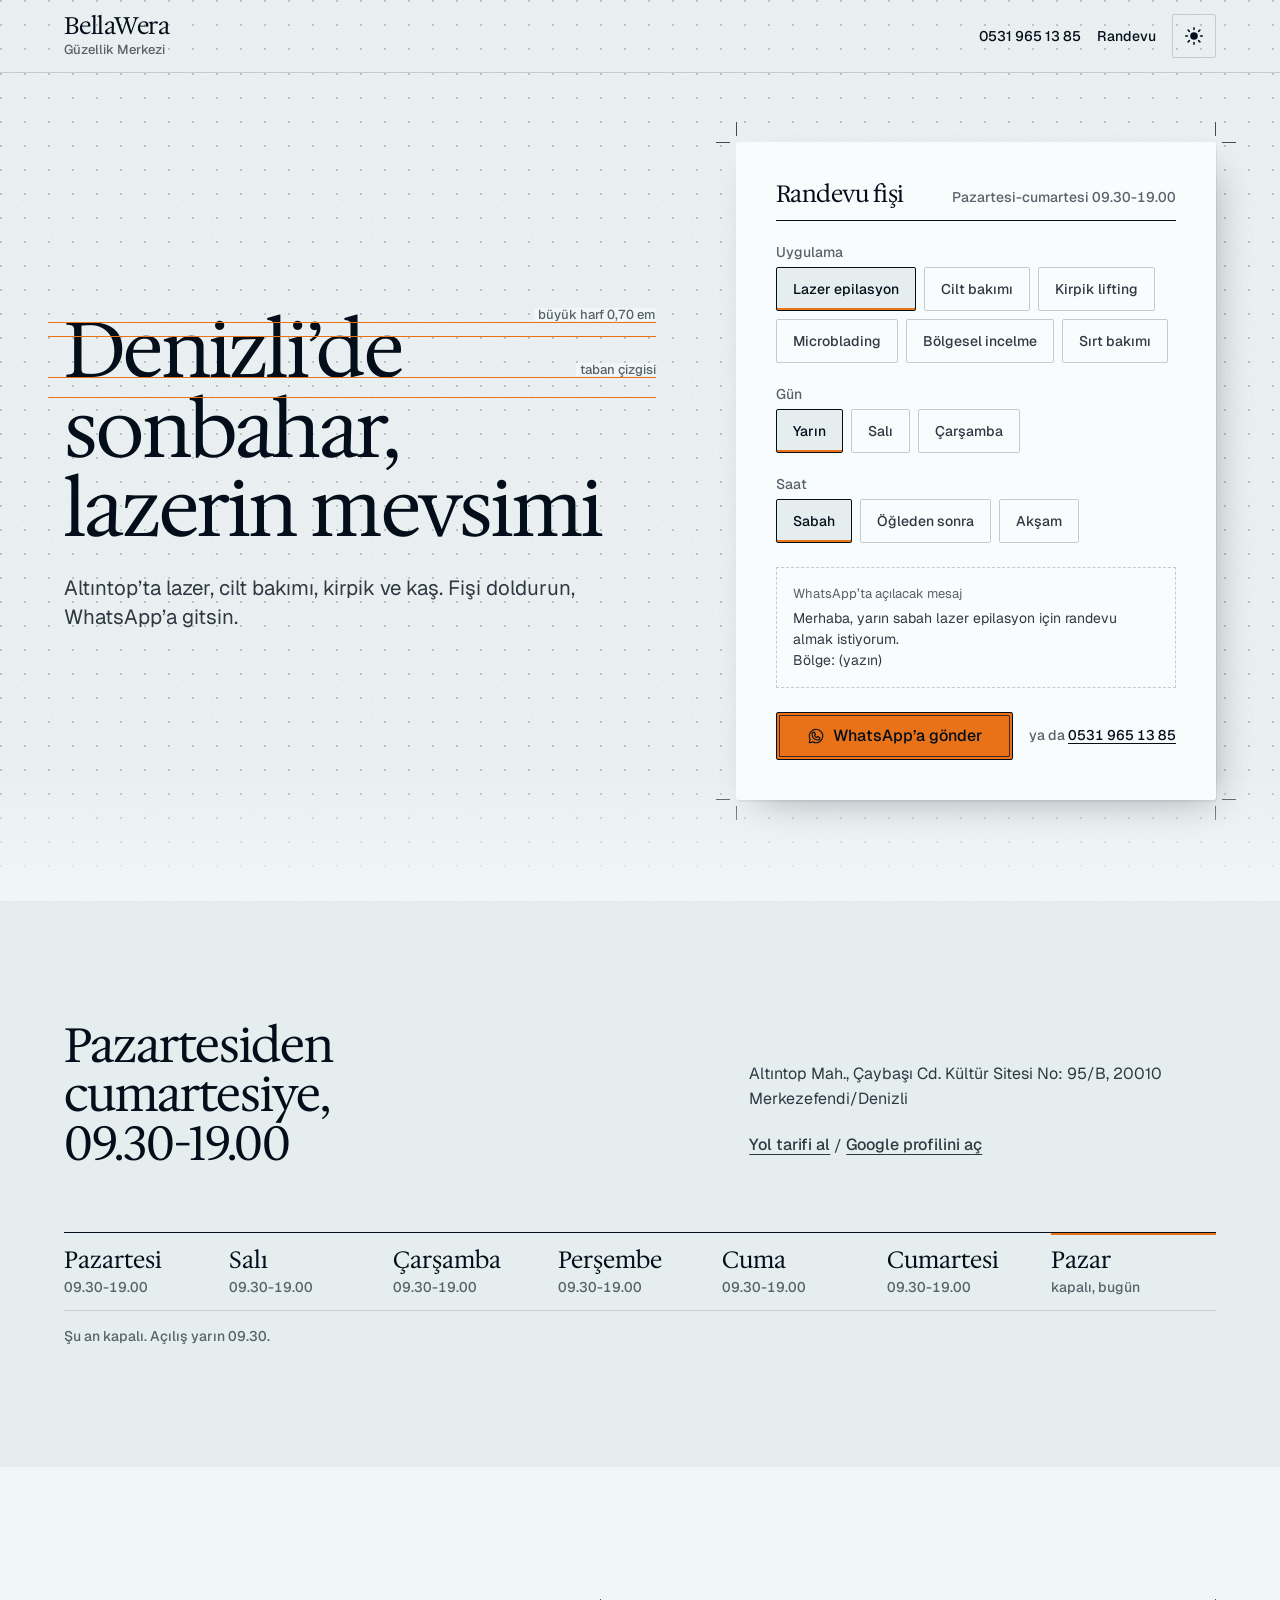
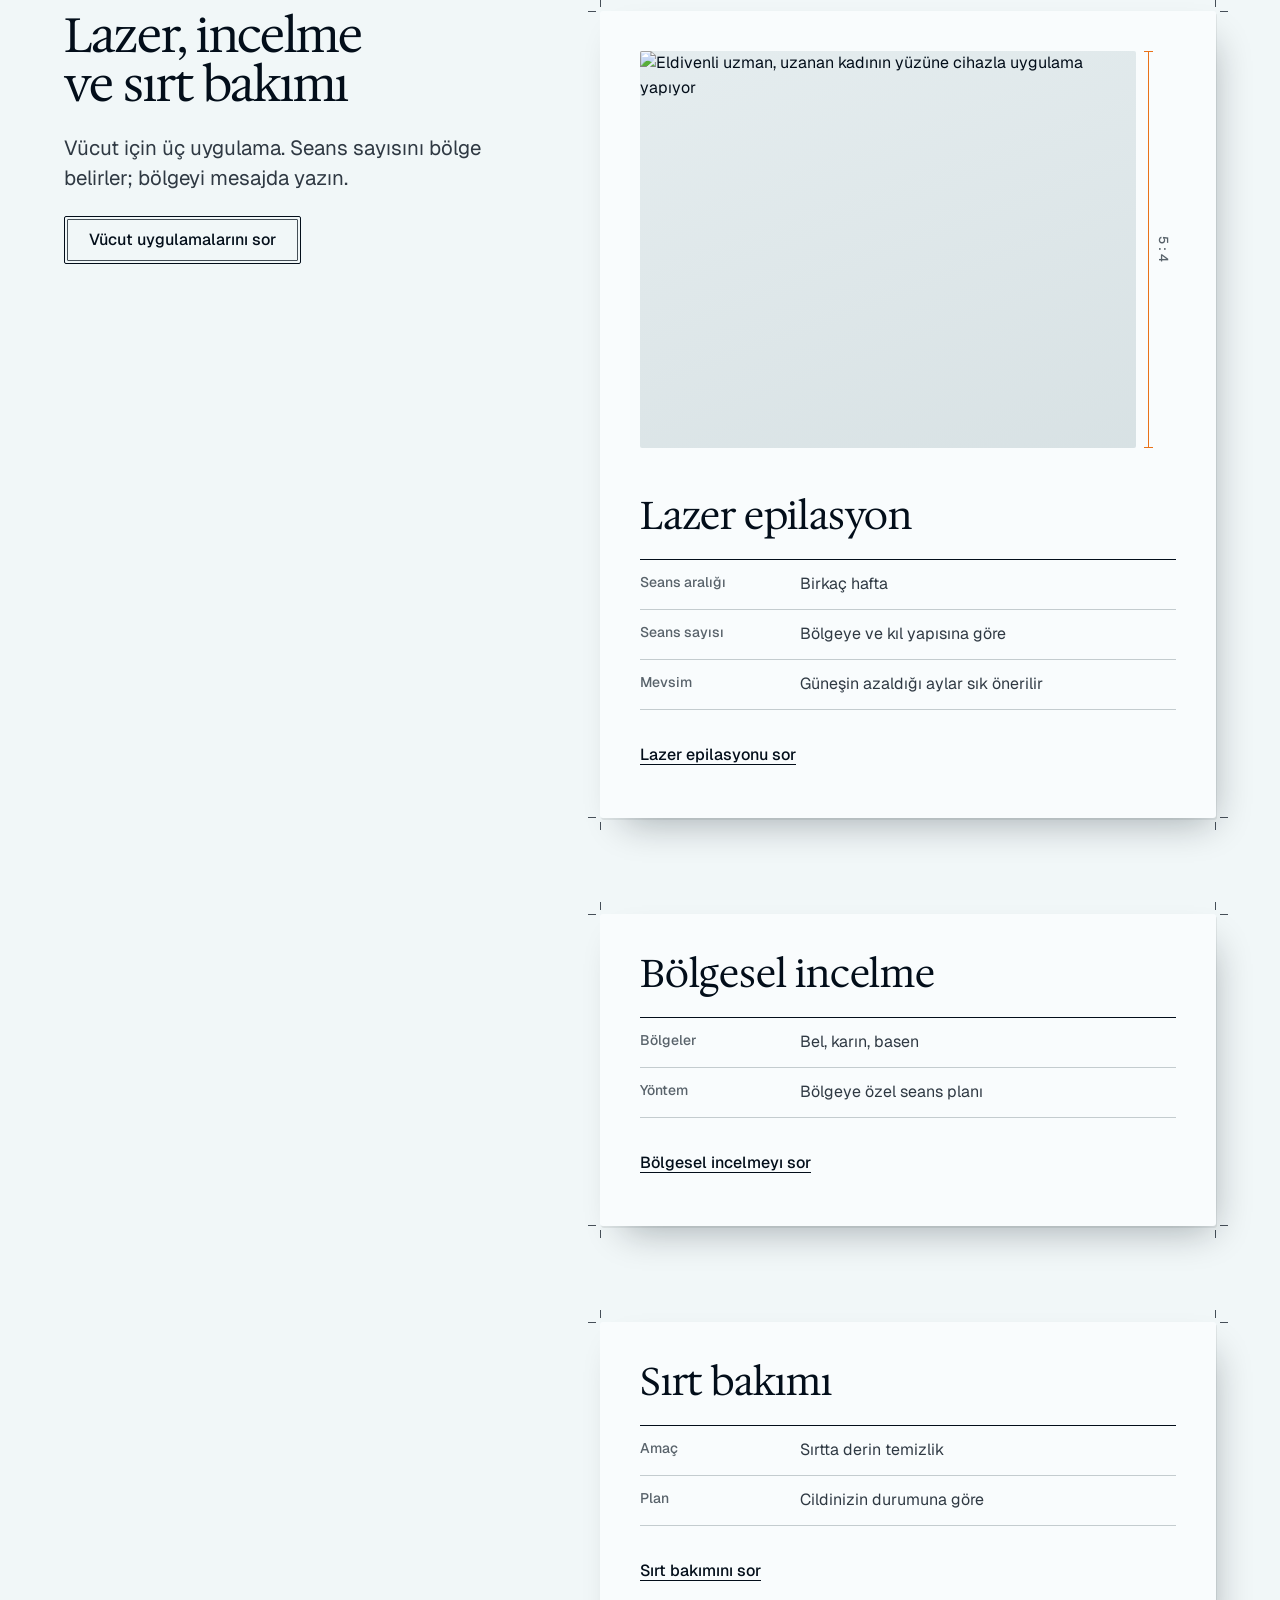
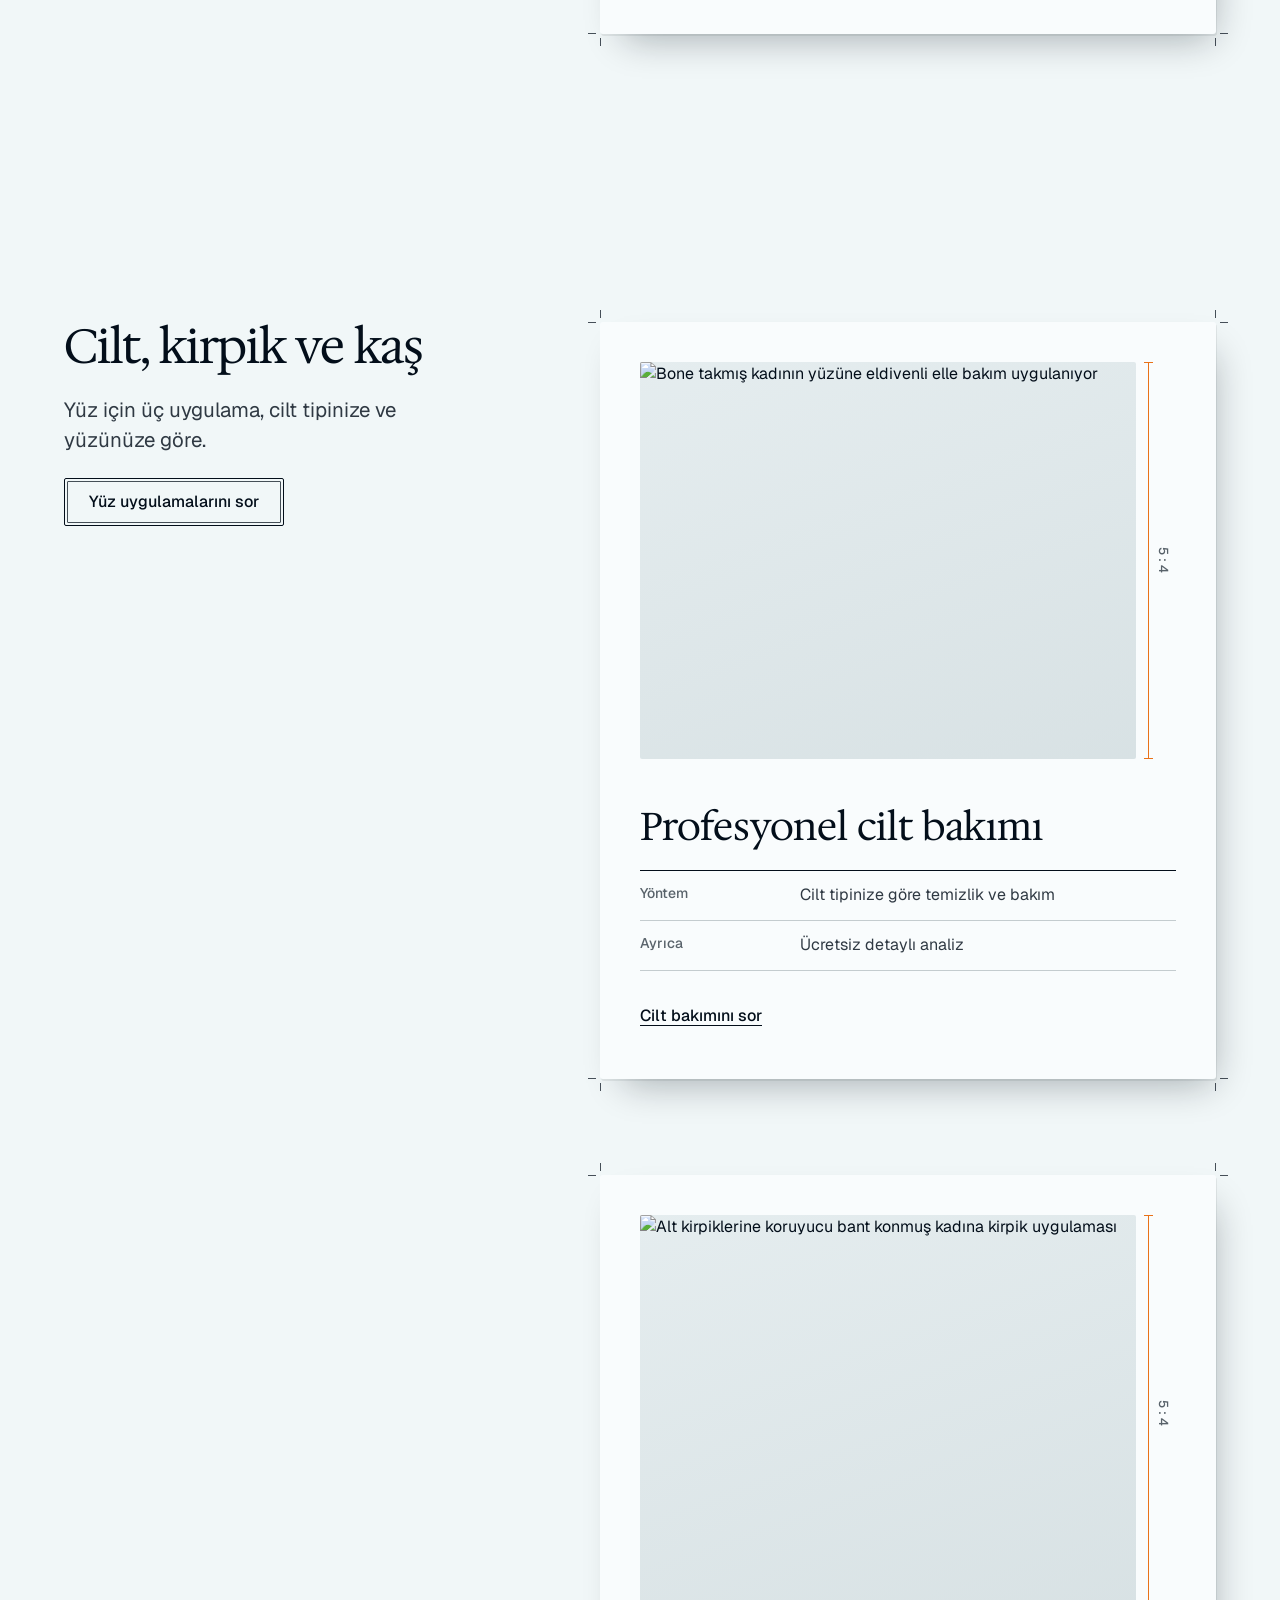
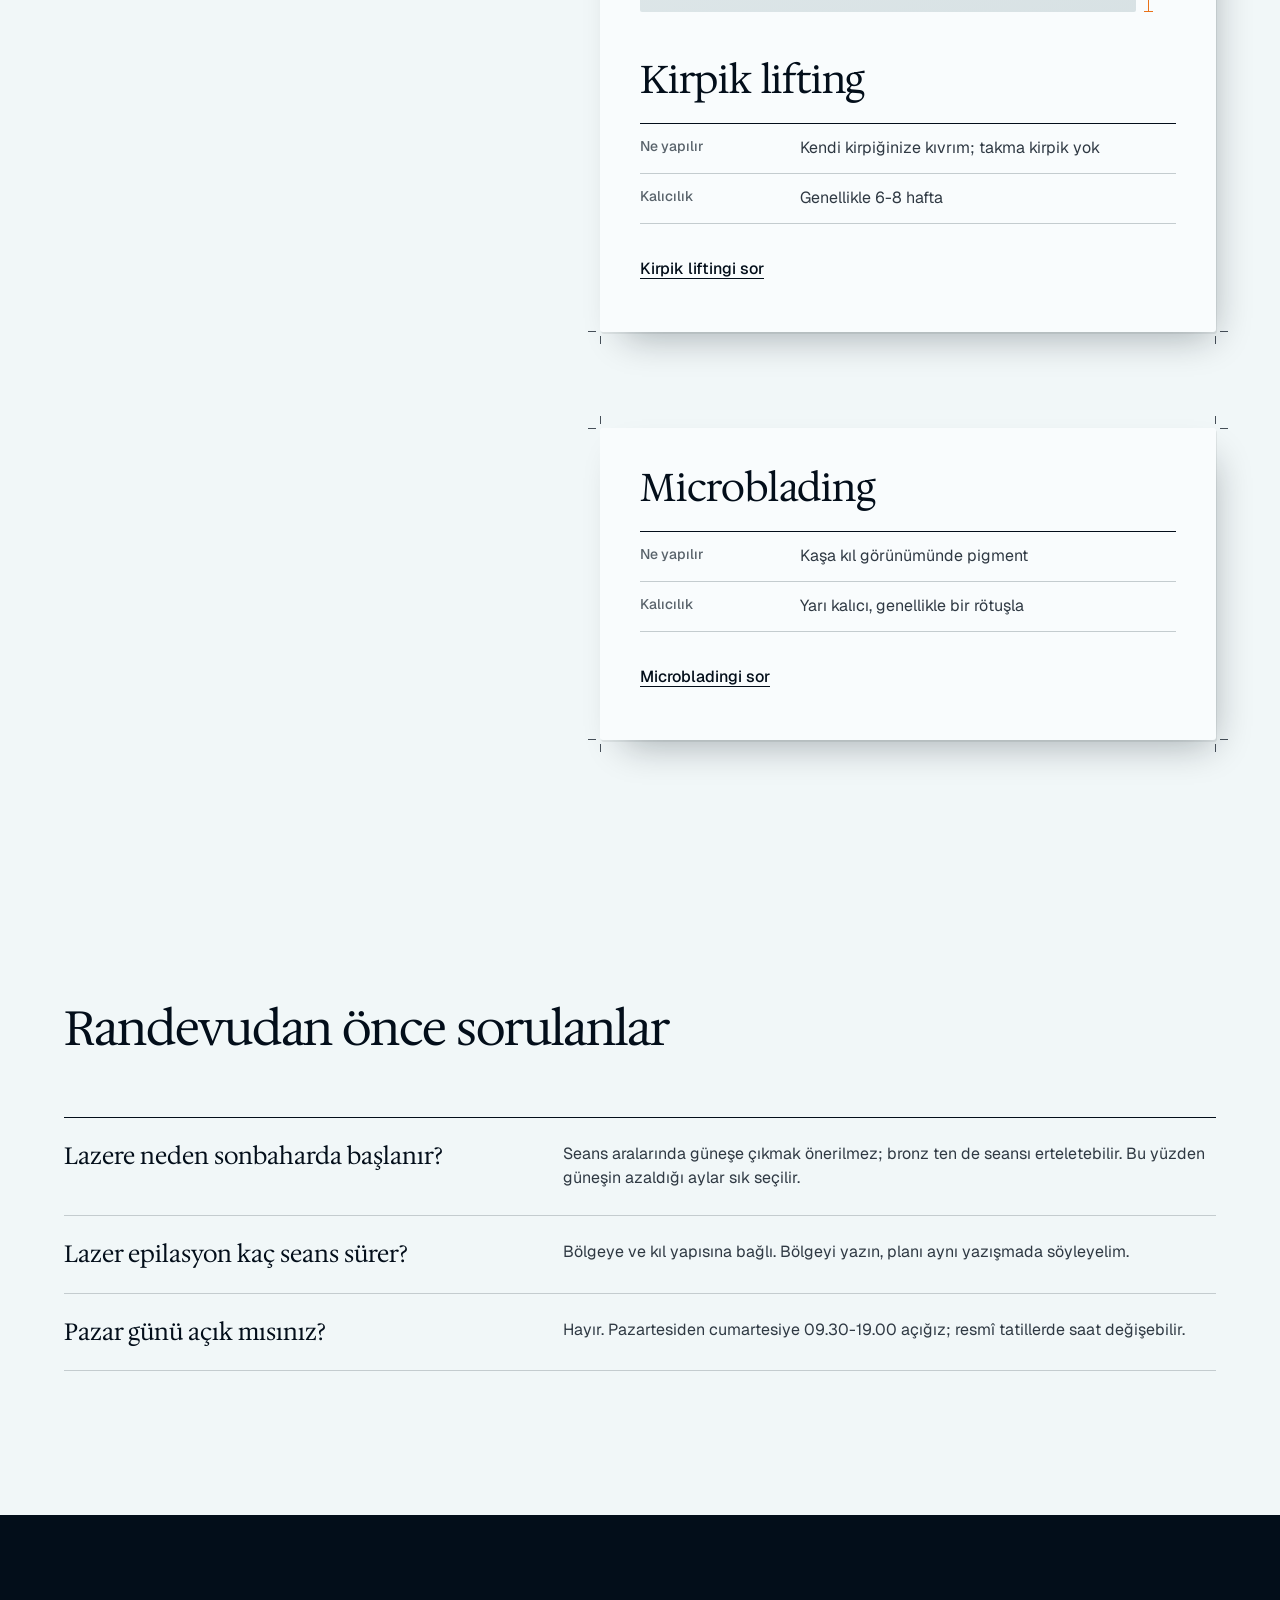
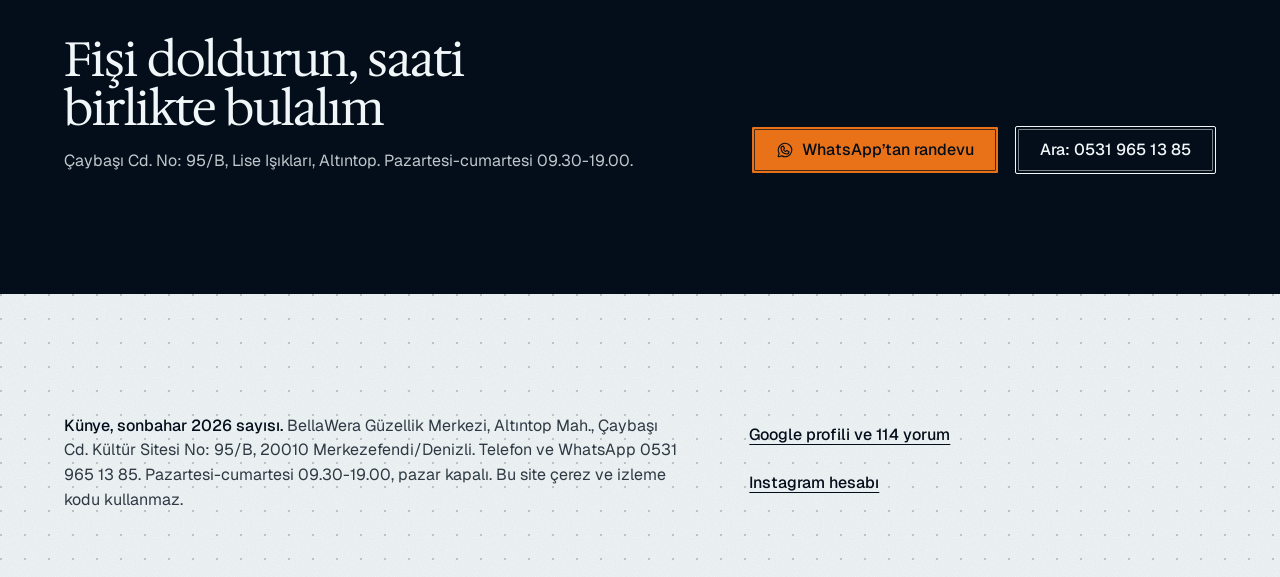
==== commit d20e9a78: "Telefon denetimi: 320 px taşmaları, ilk ekranda WhatsApp düğmesi, alt çubuk, kalan eski metinler, fo" ====
--- a/yonler/dergi-2/index.html
+++ b/yonler/dergi-2/index.html
@@ -172,6 +172,7 @@
     linear-gradient(var(--color-mark), var(--color-mark)) 100% calc(100% - var(--o)) / var(--l) 1px no-repeat,
     linear-gradient(var(--color-mark), var(--color-mark)) calc(100% - var(--o)) 100% / 1px var(--l) no-repeat; }
 .crop--genis { --l: 14px; --o: 20px; }
+@media (max-width: 40rem) { .crop--genis { --o: 12px; } }
 
 .btn { position: relative; display: inline-flex; align-items: center; justify-content: center; gap: var(--space-xs); min-height: 48px; padding: 0 var(--space-lg); border: var(--rule-hair) solid var(--color-ink); border-radius: 2px; background: transparent; color: var(--color-ink); font: 500 var(--text-md)/1 var(--font-body); text-decoration: none; white-space: nowrap; cursor: pointer; transition: background-color var(--dur-short) var(--ease-out), transform var(--dur-micro) var(--ease-out); }
 .btn::after { content: ""; position: absolute; inset: 2px; border: var(--rule-hair) solid var(--color-mark); border-radius: 1px; pointer-events: none; }
@@ -317,7 +318,7 @@
         <div class="olcu" data-olcu><h1 id="baslik">Denizli’de sonbahar, lazerin mevsimi</h1></div>
         <p class="lead">Altıntop’ta lazer, cilt bakımı, kirpik ve kaş. Fişi doldurun, WhatsApp’a gitsin.</p>
       </div>
-      <form class="fis crop crop--genis" id="fis" aria-labelledby="fis-baslik" data-fis data-cubuk-gizle>
+      <form class="fis crop crop--genis" id="fis" aria-labelledby="fis-baslik" data-fis>
         <div class="fis-ust"><h2 id="fis-baslik">Randevu fişi</h2><span class="small">Pazartesi-cumartesi 09.30-19.00</span></div>
         <fieldset><legend>Uygulama</legend>
           <div class="secim">
@@ -345,7 +346,7 @@
         </fieldset>
         <p class="mesaj"><small>WhatsApp’ta açılacak mesaj</small><output data-mesaj>Merhaba, bugün sabah lazer epilasyon için randevu almak istiyorum.</output></p>
         <div class="fis-alt">
-          <a class="btn btn--primary" data-gonder href="https://wa.me/905319651385?text=Merhaba%2C%20bug%C3%BCn%20sabah%20lazer%20epilasyon%20i%C3%A7in%20randevu%20almak%20istiyorum."><svg class="i" aria-hidden="true"><use href="#i-wa"/></svg>WhatsApp’a gönder</a>
+          <a class="btn btn--primary" data-gonder data-cubuk-gizle href="https://wa.me/905319651385?text=Merhaba%2C%20bug%C3%BCn%20sabah%20lazer%20epilasyon%20i%C3%A7in%20randevu%20almak%20istiyorum."><svg class="i" aria-hidden="true"><use href="#i-wa"/></svg>WhatsApp’a gönder</a>
           <p class="small">ya da <a href="tel:+905319651385">0531 965 13 85</a></p>
         </div>
       </form>
@@ -389,7 +390,7 @@
         </article>
         <article class="sayfa crop" aria-labelledby="s-zayif">
           <h3 id="s-zayif">Bölgesel incelme</h3>
-          <dl class="set"><div><dt>Bölgeler</dt><dd>Bel, karın, basen</dd></div><div><dt>Yöntem</dt><dd>Cihazlı seanslar, paket olarak</dd></div></dl>
+          <dl class="set"><div><dt>Bölgeler</dt><dd>Bel, karın, basen</dd></div><div><dt>Yöntem</dt><dd>Bölgeye özel seans planı</dd></div></dl>
           <a class="sor" href="https://wa.me/905319651385?text=Merhaba%2C%20b%C3%B6lgesel%20incelme%20hakk%C4%B1nda%20bilgi%20almak%20istiyorum.%20B%C3%B6lge%3A%20">Bölgesel incelmeyı sor</a>
         </article>
         <article class="sayfa crop" aria-labelledby="s-catlak">
